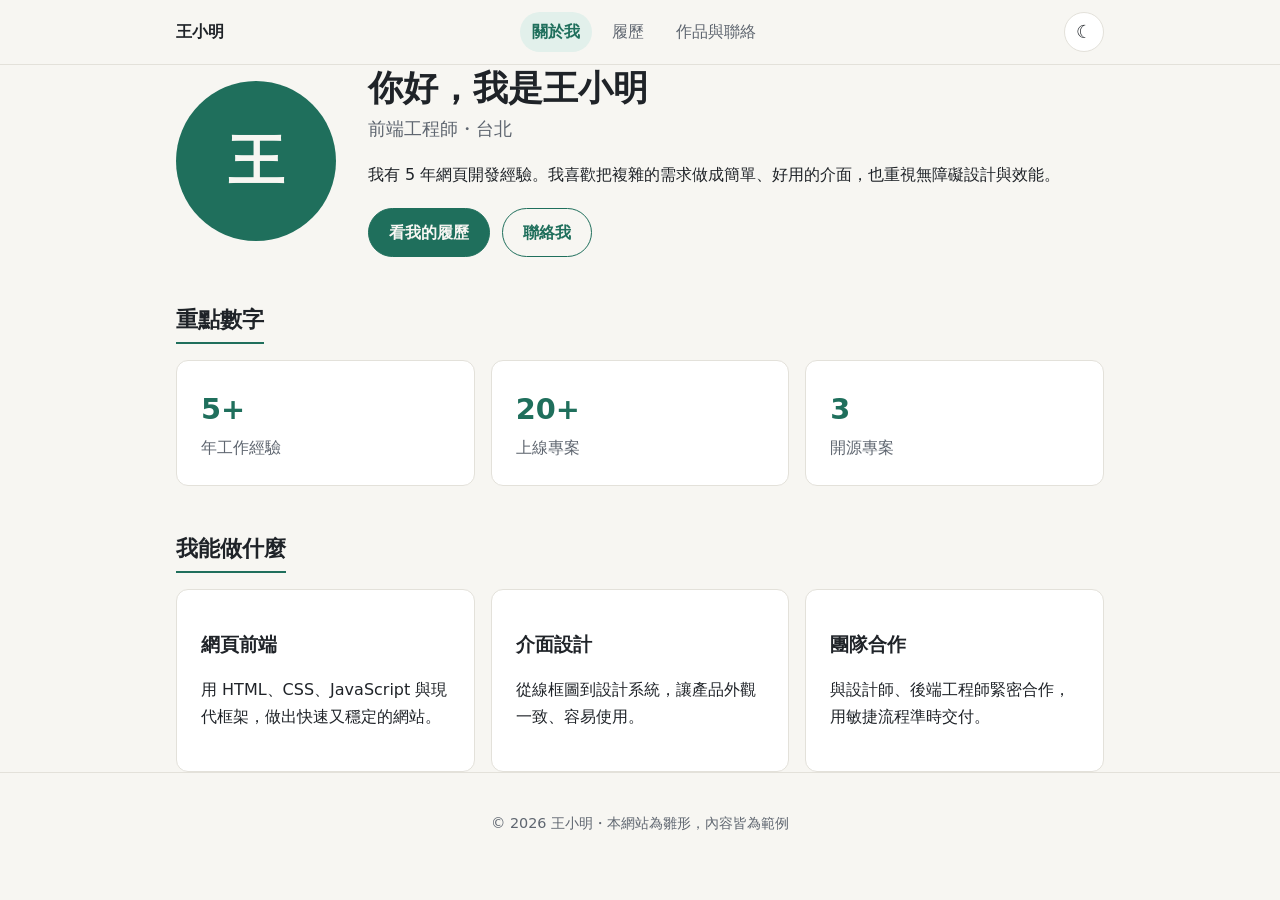
==== index.html @ f4a2f14e "Add personal resume site prototype Three static pages (about, resume, projects/contact) with shared " ====
<!DOCTYPE html>
<html lang="zh-Hant">
<head>
  <meta charset="UTF-8">
  <meta name="viewport" content="width=device-width, initial-scale=1">
  <title>王小明｜個人履歷</title>
  <meta name="description" content="王小明的個人履歷網站雛形">
  <link rel="stylesheet" href="css/style.css">
  <script src="js/main.js" defer></script>
</head>
<body>
  <header class="site-header">
    <nav class="nav container" aria-label="主選單">
      <a class="brand" href="index.html">王小明</a>
      <ul class="nav-links">
        <li><a href="index.html">關於我</a></li>
        <li><a href="resume.html">履歷</a></li>
        <li><a href="projects.html">作品與聯絡</a></li>
      </ul>
      <div class="nav-actions">
        <button class="icon-btn" id="theme-toggle" type="button" aria-label="切換主題">☾</button>
        <button class="icon-btn menu-btn" id="menu-toggle" type="button" aria-label="開啟選單" aria-expanded="false">☰</button>
      </div>
    </nav>
  </header>

  <main class="container">
    <section class="hero">
      <div class="avatar" aria-hidden="true">王</div>
      <div>
        <h1>你好，我是王小明</h1>
        <p class="role">前端工程師・台北</p>
        <p>我有 5 年網頁開發經驗。我喜歡把複雜的需求做成簡單、好用的介面，也重視無障礙設計與效能。</p>
        <div class="actions">
          <a class="btn btn-primary" href="resume.html">看我的履歷</a>
          <a class="btn btn-ghost" href="projects.html#contact">聯絡我</a>
        </div>
      </div>
    </section>

    <section class="section">
      <h2 class="section-title">重點數字</h2>
      <div class="stats">
        <div class="card stat"><strong>5+</strong><span>年工作經驗</span></div>
        <div class="card stat"><strong>20+</strong><span>上線專案</span></div>
        <div class="card stat"><strong>3</strong><span>開源專案</span></div>
      </div>
    </section>

    <section class="section">
      <h2 class="section-title">我能做什麼</h2>
      <div class="grid">
        <div class="card">
          <h3>網頁前端</h3>
          <p>用 HTML、CSS、JavaScript 與現代框架，做出快速又穩定的網站。</p>
        </div>
        <div class="card">
          <h3>介面設計</h3>
          <p>從線框圖到設計系統，讓產品外觀一致、容易使用。</p>
        </div>
        <div class="card">
          <h3>團隊合作</h3>
          <p>與設計師、後端工程師緊密合作，用敏捷流程準時交付。</p>
        </div>
      </div>
    </section>
  </main>

  <footer class="site-footer">
    <p>© <span id="year"></span> 王小明・本網站為雛形，內容皆為範例</p>
  </footer>
</body>
</html>
---- css/style.css ----
:root {
  --bg: #f7f6f2;
  --surface: #ffffff;
  --text: #1f2328;
  --muted: #5f6670;
  --line: #e3e1da;
  --accent: #1f6f5c;
  --accent-soft: #e2f0eb;
  --radius: 12px;
  --max: 960px;
  font-family: "Noto Sans TC", "Microsoft JhengHei", system-ui, sans-serif;
}

:root[data-theme="dark"] {
  --bg: #15181c;
  --surface: #1d2126;
  --text: #e6e8eb;
  --muted: #9aa3ad;
  --line: #2d333a;
  --accent: #5cc4a6;
  --accent-soft: #1d3a32;
}

* { box-sizing: border-box; }

body {
  margin: 0;
  background: var(--bg);
  color: var(--text);
  line-height: 1.7;
}

a { color: var(--accent); }

.container {
  max-width: var(--max);
  margin: 0 auto;
  padding: 0 16px;
}

/* Header and navigation */
.site-header {
  position: sticky;
  top: 0;
  z-index: 10;
  background: var(--bg);
  border-bottom: 1px solid var(--line);
}

.nav {
  display: flex;
  align-items: center;
  justify-content: space-between;
  height: 64px;
}

.brand {
  font-weight: 700;
  color: var(--text);
  text-decoration: none;
}

.nav-links {
  display: flex;
  gap: 8px;
  list-style: none;
  margin: 0;
  padding: 0;
}

.nav-links a {
  display: block;
  padding: 6px 12px;
  border-radius: 999px;
  color: var(--muted);
  text-decoration: none;
}

.nav-links a:hover { color: var(--text); }

.nav-links a.active {
  background: var(--accent-soft);
  color: var(--accent);
  font-weight: 600;
}

.nav-actions { display: flex; gap: 8px; }

.icon-btn {
  width: 40px;
  height: 40px;
  border: 1px solid var(--line);
  border-radius: 50%;
  background: var(--surface);
  color: var(--text);
  cursor: pointer;
  font-size: 18px;
}

.menu-btn { display: none; }

/* Common blocks */
main { padding: 48px 0 64px; }

h1, h2, h3 { line-height: 1.3; }

.section { margin-top: 48px; }

.section-title {
  font-size: 1.4rem;
  margin: 0 0 16px;
  padding-bottom: 8px;
  border-bottom: 2px solid var(--accent);
  display: inline-block;
}

.card {
  background: var(--surface);
  border: 1px solid var(--line);
  border-radius: var(--radius);
  padding: 24px;
}

.btn {
  display: inline-block;
  padding: 10px 20px;
  border-radius: 999px;
  border: 1px solid var(--accent);
  text-decoration: none;
  font-weight: 600;
}

.btn-primary { background: var(--accent); color: var(--bg); }
.btn-ghost { color: var(--accent); }

.tags {
  display: flex;
  flex-wrap: wrap;
  gap: 8px;
  list-style: none;
  margin: 0;
  padding: 0;
}

.tags li {
  padding: 2px 12px;
  border-radius: 999px;
  background: var(--accent-soft);
  color: var(--accent);
  font-size: 0.9rem;
}

/* Home */
.hero {
  display: grid;
  grid-template-columns: 160px 1fr;
  gap: 32px;
  align-items: center;
}

.avatar {
  width: 160px;
  height: 160px;
  border-radius: 50%;
  background: var(--accent);
  color: var(--bg);
  display: grid;
  place-items: center;
  font-size: 3.5rem;
  font-weight: 700;
}

.hero h1 { margin: 0; font-size: 2.2rem; }
.hero .role { margin: 4px 0 16px; color: var(--muted); font-size: 1.1rem; }
.hero .actions { display: flex; flex-wrap: wrap; gap: 12px; margin-top: 20px; }

.stats {
  display: grid;
  grid-template-columns: repeat(3, 1fr);
  gap: 16px;
}

.stat strong { display: block; font-size: 1.8rem; color: var(--accent); }
.stat span { color: var(--muted); }

/* Resume timeline */
.timeline {
  list-style: none;
  margin: 0;
  padding: 0;
  border-left: 2px solid var(--line);
}

.timeline li {
  position: relative;
  padding: 0 0 28px 24px;
}

.timeline li::before {
  content: "";
  position: absolute;
  left: -7px;
  top: 8px;
  width: 12px;
  height: 12px;
  border-radius: 50%;
  background: var(--accent);
}

.timeline h3 { margin: 0; font-size: 1.1rem; }
.timeline .meta { color: var(--muted); font-size: 0.9rem; }
.timeline ul { margin: 8px 0 0; padding-left: 20px; }

.skill { margin-bottom: 14px; }
.skill-head { display: flex; justify-content: space-between; font-size: 0.95rem; }

.bar {
  height: 8px;
  border-radius: 999px;
  background: var(--line);
  overflow: hidden;
}

.bar span {
  display: block;
  height: 100%;
  width: 0;
  background: var(--accent);
  transition: width 0.8s ease;
}

/* Projects */
.filters { display: flex; flex-wrap: wrap; gap: 8px; margin-bottom: 24px; }

.filter-btn {
  padding: 6px 16px;
  border: 1px solid var(--line);
  border-radius: 999px;
  background: var(--surface);
  color: var(--text);
  cursor: pointer;
}

.filter-btn[aria-pressed="true"] {
  background: var(--accent);
  border-color: var(--accent);
  color: var(--bg);
}

.grid {
  display: grid;
  grid-template-columns: repeat(auto-fill, minmax(260px, 1fr));
  gap: 16px;
}

.project h3 { margin: 0 0 8px; }
.project p { color: var(--muted); margin: 0 0 16px; }
.project[hidden] { display: none; }

.form { display: grid; gap: 16px; }
.form label { display: grid; gap: 6px; font-weight: 600; }

.form input,
.form textarea {
  font: inherit;
  padding: 10px 12px;
  border: 1px solid var(--line);
  border-radius: 8px;
  background: var(--bg);
  color: var(--text);
}

.form-status { margin: 0; color: var(--accent); font-weight: 600; }

.site-footer {
  border-top: 1px solid var(--line);
  padding: 24px 0;
  color: var(--muted);
  font-size: 0.9rem;
  text-align: center;
}

/* Phone layout */
@media (max-width: 640px) {
  .menu-btn { display: inline-block; }

  .nav-links {
    display: none;
    position: absolute;
    top: 64px;
    left: 0;
    right: 0;
    flex-direction: column;
    padding: 8px 16px 16px;
    background: var(--bg);
    border-bottom: 1px solid var(--line);
  }

  .nav-links.open { display: flex; }

  .hero { grid-template-columns: 1fr; text-align: center; }
  .avatar { margin: 0 auto; }
  .hero .actions { justify-content: center; }
  .stats { grid-template-columns: 1fr; }
}

@media print {
  .site-header, .site-footer, .nav-actions { display: none; }
  body { background: #fff; }
}
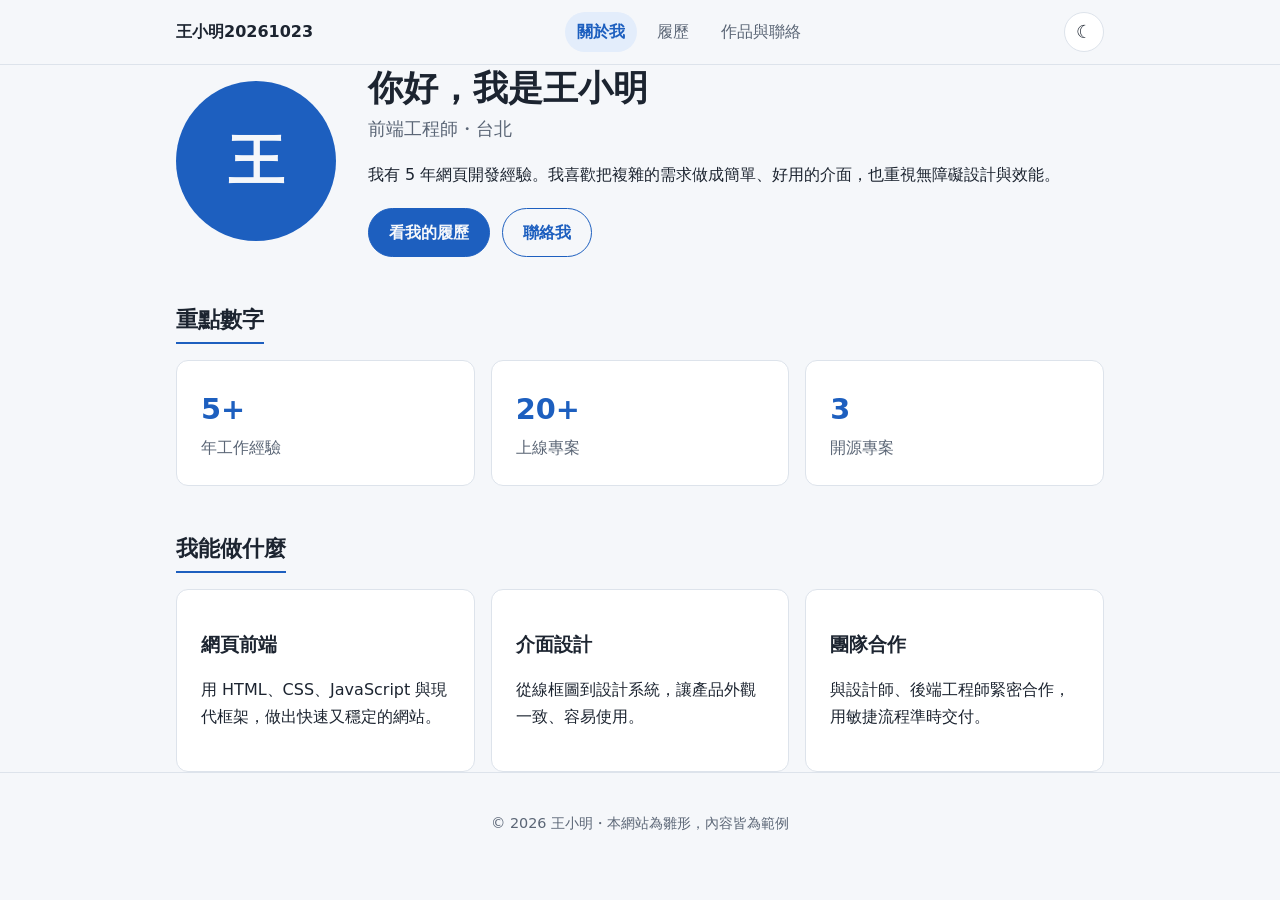
==== commit f2a6825a: "在頁面標題與品牌名稱加上 20261023" ====
--- a/index.html
+++ b/index.html
@@ -3,7 +3,7 @@
 <head>
   <meta charset="UTF-8">
   <meta name="viewport" content="width=device-width, initial-scale=1">
-  <title>王小明｜個人履歷</title>
+  <title>王小明20261023｜個人履歷</title>
   <meta name="description" content="王小明的個人履歷網站雛形">
   <link rel="stylesheet" href="css/style.css">
   <script src="js/main.js" defer></script>
@@ -11,7 +11,7 @@
 <body>
   <header class="site-header">
     <nav class="nav container" aria-label="主選單">
-      <a class="brand" href="index.html">王小明</a>
+      <a class="brand" href="index.html">王小明20261023</a>
       <ul class="nav-links">
         <li><a href="index.html">關於我</a></li>
         <li><a href="resume.html">履歷</a></li>
--- a/css/style.css
+++ b/css/style.css
@@ -1,24 +1,24 @@
 :root {
-  --bg: #f7f6f2;
+  --bg: #f5f7fa;
   --surface: #ffffff;
-  --text: #1f2328;
-  --muted: #5f6670;
-  --line: #e3e1da;
-  --accent: #1f6f5c;
-  --accent-soft: #e2f0eb;
+  --text: #1c2430;
+  --muted: #5b6676;
+  --line: #dde3eb;
+  --accent: #1d5fbf;
+  --accent-soft: #e3edfb;
   --radius: 12px;
   --max: 960px;
   font-family: "Noto Sans TC", "Microsoft JhengHei", system-ui, sans-serif;
 }
 
 :root[data-theme="dark"] {
-  --bg: #15181c;
-  --surface: #1d2126;
-  --text: #e6e8eb;
-  --muted: #9aa3ad;
-  --line: #2d333a;
-  --accent: #5cc4a6;
-  --accent-soft: #1d3a32;
+  --bg: #121722;
+  --surface: #1a212d;
+  --text: #e5e9f0;
+  --muted: #98a3b3;
+  --line: #2a3342;
+  --accent: #6ea8fe;
+  --accent-soft: #1b2d4a;
 }
 
 * { box-sizing: border-box; }
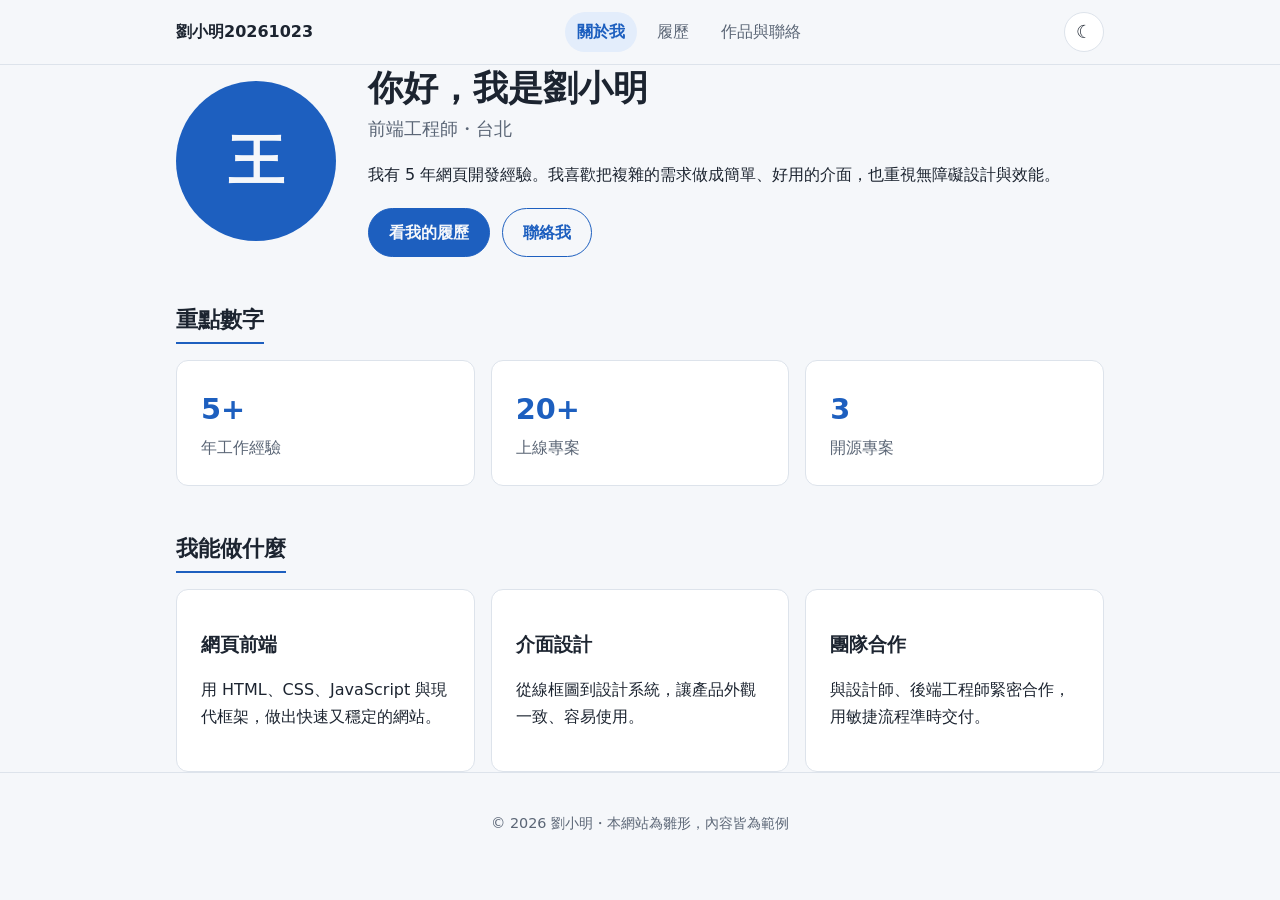
==== commit 7f54eba9: "將姓名由王小明改為劉小明 Claude-Session: https://claude.ai/code/session_0192jAmvPtU7EpTdSmWA6Q2u" ====
--- a/index.html
+++ b/index.html
@@ -3,15 +3,15 @@
 <head>
   <meta charset="UTF-8">
   <meta name="viewport" content="width=device-width, initial-scale=1">
-  <title>王小明20261023｜個人履歷</title>
-  <meta name="description" content="王小明的個人履歷網站雛形">
+  <title>劉小明20261023｜個人履歷</title>
+  <meta name="description" content="劉小明的個人履歷網站雛形">
   <link rel="stylesheet" href="css/style.css">
   <script src="js/main.js" defer></script>
 </head>
 <body>
   <header class="site-header">
     <nav class="nav container" aria-label="主選單">
-      <a class="brand" href="index.html">王小明20261023</a>
+      <a class="brand" href="index.html">劉小明20261023</a>
       <ul class="nav-links">
         <li><a href="index.html">關於我</a></li>
         <li><a href="resume.html">履歷</a></li>
@@ -28,7 +28,7 @@
     <section class="hero">
       <div class="avatar" aria-hidden="true">王</div>
       <div>
-        <h1>你好，我是王小明</h1>
+        <h1>你好，我是劉小明</h1>
         <p class="role">前端工程師・台北</p>
         <p>我有 5 年網頁開發經驗。我喜歡把複雜的需求做成簡單、好用的介面，也重視無障礙設計與效能。</p>
         <div class="actions">
@@ -67,7 +67,7 @@
   </main>
 
   <footer class="site-footer">
-    <p>© <span id="year"></span> 王小明・本網站為雛形，內容皆為範例</p>
+    <p>© <span id="year"></span> 劉小明・本網站為雛形，內容皆為範例</p>
   </footer>
 </body>
 </html>
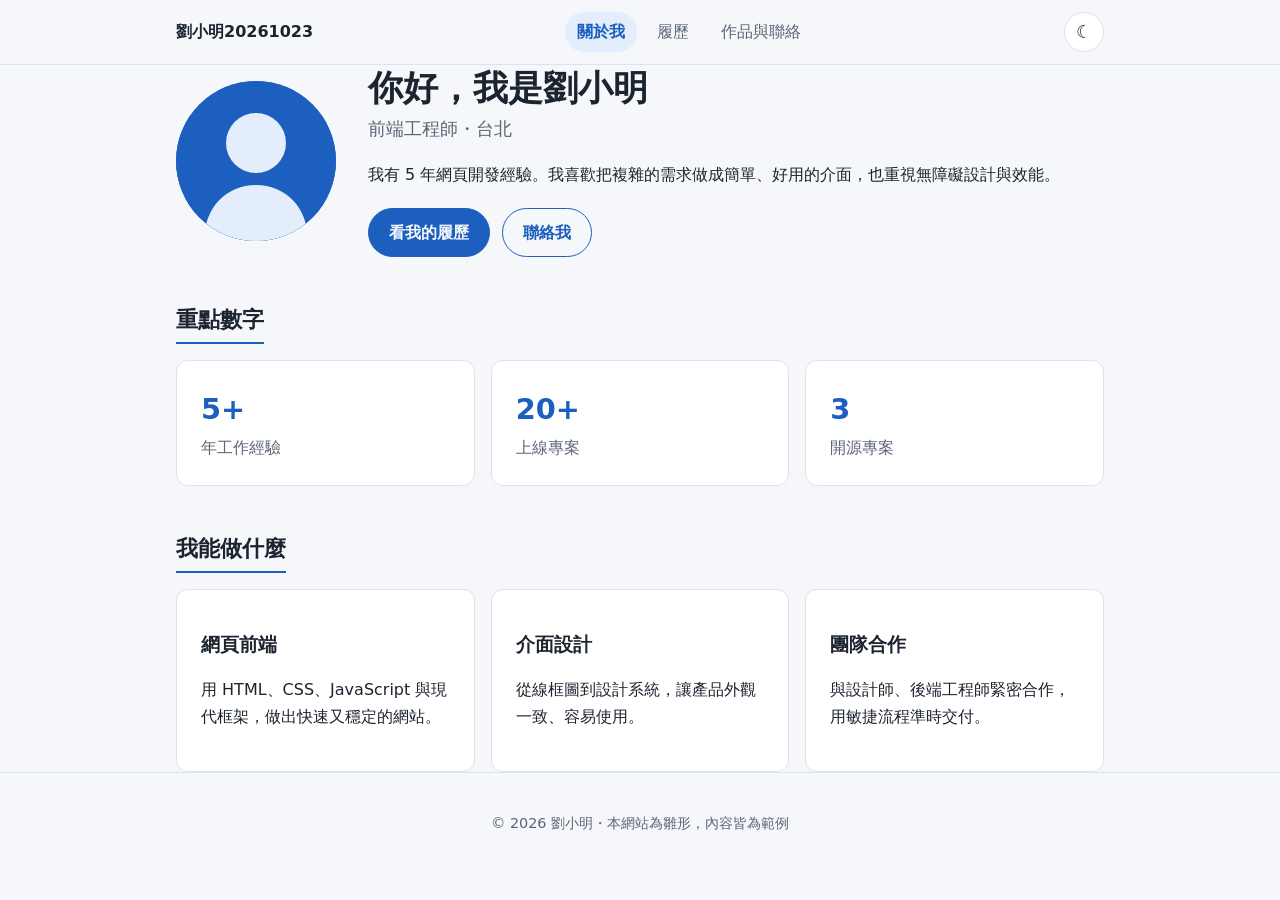
==== commit 162e95bf: "首頁加入大頭照圖片，取代文字頭像" ====
--- a/index.html
+++ b/index.html
@@ -26,7 +26,7 @@
 
   <main class="container">
     <section class="hero">
-      <div class="avatar" aria-hidden="true">王</div>
+      <img class="avatar" src="images/avatar.svg" alt="劉小明的大頭照" width="160" height="160">
       <div>
         <h1>你好，我是劉小明</h1>
         <p class="role">前端工程師・台北</p>
--- a/css/style.css
+++ b/css/style.css
@@ -168,6 +168,7 @@
   place-items: center;
   font-size: 3.5rem;
   font-weight: 700;
+  object-fit: cover;
 }
 
 .hero h1 { margin: 0; font-size: 2.2rem; }
